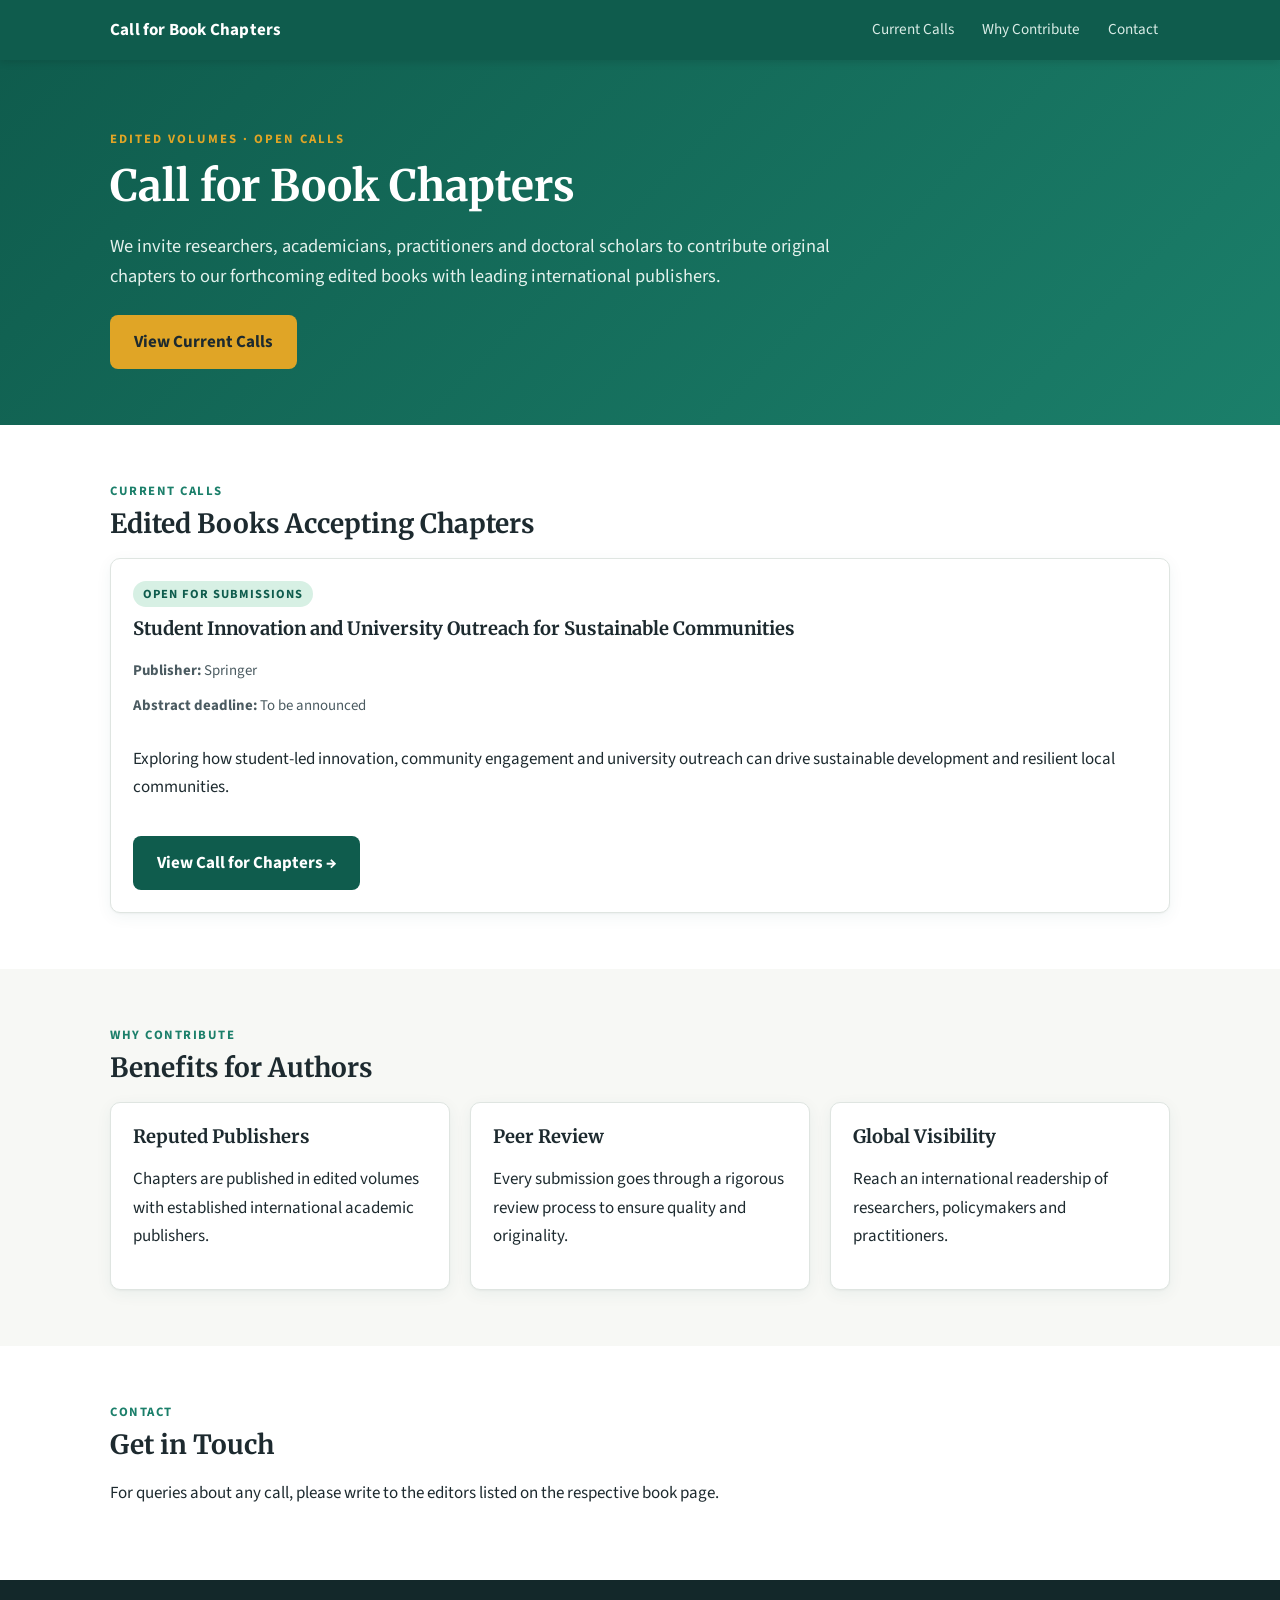
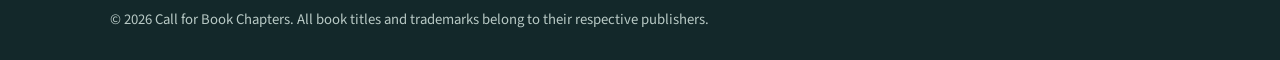
==== index.html @ 8cbf00ba "Add files via upload" ====
<!DOCTYPE html>
<html lang="en">
<head>
  <meta charset="UTF-8">
  <meta name="viewport" content="width=device-width, initial-scale=1.0">
  <title>Call for Book Chapters | Edited Volumes</title>
  <meta name="description" content="Open calls for chapters in edited academic books. Browse current calls, important dates and submission guidelines.">
  <link rel="preconnect" href="https://fonts.googleapis.com">
  <link rel="preconnect" href="https://fonts.gstatic.com" crossorigin>
  <link href="https://fonts.googleapis.com/css2?family=Merriweather:wght@700&family=Source+Sans+3:wght@400;600;700&display=swap" rel="stylesheet">
  <link rel="stylesheet" href="assets/css/style.css">
</head>
<body>

  <header class="topbar">
    <div class="wrap">
      <a class="site" href="index.html">Call for Book Chapters</a>
      <button class="menu-toggle" aria-expanded="false" aria-label="Open menu">☰ Menu</button>
      <nav>
        <ul>
          <li><a href="#calls">Current Calls</a></li>
          <li><a href="#why">Why Contribute</a></li>
          <li><a href="#contact">Contact</a></li>
        </ul>
      </nav>
    </div>
  </header>

  <section class="hero">
    <div class="wrap">
      <span class="eyebrow">Edited Volumes · Open Calls</span>
      <h1>Call for Book Chapters</h1>
      <p class="lead">
        We invite researchers, academicians, practitioners and doctoral scholars to contribute
        original chapters to our forthcoming edited books with leading international publishers.
      </p>
      <a class="btn btn-primary" href="#calls">View Current Calls</a>
    </div>
  </section>

  <!-- ======================================================
       CURRENT CALLS
       To add a new book: copy one <article class="card book-card"> block,
       change the title / publisher / dates, and point the link
       to the new folder inside /books/.
       Status classes: "open", "soon", "closed"
       ====================================================== -->
  <section class="block" id="calls">
    <div class="wrap">
      <div class="section-kicker">Current Calls</div>
      <h2>Edited Books Accepting Chapters</h2>

      <div class="grid grid-2">

        <article class="card book-card">
          <span class="status open">Open for Submissions</span>
          <h3>Student Innovation and University Outreach for Sustainable Communities</h3>
          <p class="meta"><strong>Publisher:</strong> Springer</p>
          <p class="meta"><strong>Abstract deadline:</strong> To be announced</p>
          <p>
            Exploring how student-led innovation, community engagement and university outreach
            can drive sustainable development and resilient local communities.
          </p>
          <div class="actions">
            <a class="btn btn-solid" href="books/student-innovation-university-outreach/index.html">View Call for Chapters →</a>
          </div>
        </article>

        <!-- Next book goes here (copy the block above) -->

      </div>
    </div>
  </section>

  <section class="block" id="why">
    <div class="wrap">
      <div class="section-kicker">Why Contribute</div>
      <h2>Benefits for Authors</h2>
      <div class="grid grid-3">
        <div class="card">
          <h3>Reputed Publishers</h3>
          <p>Chapters are published in edited volumes with established international academic publishers.</p>
        </div>
        <div class="card">
          <h3>Peer Review</h3>
          <p>Every submission goes through a rigorous review process to ensure quality and originality.</p>
        </div>
        <div class="card">
          <h3>Global Visibility</h3>
          <p>Reach an international readership of researchers, policymakers and practitioners.</p>
        </div>
      </div>
    </div>
  </section>

  <section class="block" id="contact">
    <div class="wrap">
      <div class="section-kicker">Contact</div>
      <h2>Get in Touch</h2>
      <p>For queries about any call, please write to the editors listed on the respective book page.</p>
    </div>
  </section>

  <footer class="site-footer">
    <div class="wrap">
      © <span id="year">2026</span> Call for Book Chapters. All book titles and trademarks belong to their respective publishers.
    </div>
  </footer>

  <script src="assets/js/main.js"></script>
</body>
</html>
---- assets/css/style.css ----
/* ==========================================================
   Call for Book Chapters — shared stylesheet
   Used by the index page and every book page.
   ========================================================== */

:root {
  --ink: #1d2a2f;
  --ink-soft: #4b5b61;
  --ground: #f7f8f5;
  --card: #ffffff;
  --line: #dfe5e1;
  --brand: #0f5c4d;        /* deep green – sustainability */
  --brand-2: #1b7f6a;
  --accent: #e0a526;       /* warm gold for highlights */
  --tint: #e8f2ee;
  --radius: 10px;
  --max: 1100px;
  --shadow: 0 1px 2px rgba(0,0,0,.04), 0 4px 16px rgba(15,92,77,.06);
}

* { box-sizing: border-box; }

html { scroll-behavior: smooth; scroll-padding-top: 72px; }

body {
  margin: 0;
  font-family: "Source Sans 3", "Segoe UI", Roboto, Helvetica, Arial, sans-serif;
  font-size: 17px;
  line-height: 1.65;
  color: var(--ink);
  background: var(--ground);
}

h1, h2, h3 { font-family: "Merriweather", Georgia, "Times New Roman", serif; line-height: 1.3; color: var(--ink); }
h2 { font-size: 1.65rem; margin: 0 0 1rem; }
h3 { font-size: 1.15rem; margin: 0 0 .5rem; }
a { color: var(--brand-2); }
a:hover { color: var(--brand); }
img { max-width: 100%; }

.wrap { max-width: var(--max); margin: 0 auto; padding: 0 20px; }

/* ---------- Top navigation ---------- */
.topbar {
  position: sticky; top: 0; z-index: 50;
  background: var(--brand);
  box-shadow: 0 2px 8px rgba(0,0,0,.12);
}
.topbar .wrap { display: flex; align-items: center; justify-content: space-between; gap: 16px; min-height: 60px; }
.topbar .site { color: #fff; font-weight: 700; text-decoration: none; letter-spacing: .2px; }
.topbar nav ul { list-style: none; margin: 0; padding: 0; display: flex; flex-wrap: wrap; gap: 4px; }
.topbar nav a {
  display: block; padding: 8px 12px; border-radius: 6px;
  color: #d9ece6; text-decoration: none; font-size: .95rem;
}
.topbar nav a:hover { background: rgba(255,255,255,.12); color: #fff; }
.menu-toggle {
  display: none; background: none; border: 1px solid rgba(255,255,255,.4);
  color: #fff; border-radius: 6px; padding: 6px 10px; font-size: 1rem; cursor: pointer;
}

@media (max-width: 860px) {
  .menu-toggle { display: block; }
  .topbar nav { display: none; width: 100%; padding-bottom: 10px; }
  .topbar nav.open { display: block; }
  .topbar .wrap { flex-wrap: wrap; }
  .topbar nav ul { flex-direction: column; }
}

/* ---------- Hero ---------- */
.hero {
  background: linear-gradient(135deg, var(--brand) 0%, var(--brand-2) 100%);
  color: #fff;
  padding: 64px 0 56px;
}
.hero h1 { color: #fff; font-size: clamp(1.8rem, 4vw, 2.7rem); margin: .4rem 0 1rem; }
.hero .eyebrow {
  display: inline-block; text-transform: uppercase; letter-spacing: 2px;
  font-size: .8rem; font-weight: 700; color: var(--accent);
}
.hero p.lead { font-size: 1.15rem; max-width: 760px; color: #e3f1ec; margin: 0 0 1.5rem; }
.badges { display: flex; flex-wrap: wrap; gap: 10px; margin-bottom: 1.6rem; }
.badge {
  background: rgba(255,255,255,.14); border: 1px solid rgba(255,255,255,.28);
  padding: 5px 12px; border-radius: 999px; font-size: .9rem;
}

.btn {
  display: inline-block; padding: 11px 22px; border-radius: 8px;
  font-weight: 700; text-decoration: none; border: 2px solid transparent;
}
.btn-primary { background: var(--accent); color: #1d2a2f; }
.btn-primary:hover { background: #f0b83a; color: #1d2a2f; }
.btn-ghost { border-color: rgba(255,255,255,.7); color: #fff; margin-left: 8px; }
.btn-ghost:hover { background: rgba(255,255,255,.12); color: #fff; }
.btn-solid { background: var(--brand); color: #fff; }
.btn-solid:hover { background: var(--brand-2); color: #fff; }

/* ---------- Sections ---------- */
section.block { padding: 56px 0; }
section.block:nth-of-type(even) { background: #fff; }
.section-kicker { color: var(--brand-2); font-weight: 700; text-transform: uppercase; letter-spacing: 1.5px; font-size: .8rem; margin-bottom: .3rem; }

.card {
  background: var(--card); border: 1px solid var(--line);
  border-radius: var(--radius); padding: 22px; box-shadow: var(--shadow);
}

.grid { display: grid; gap: 20px; }
.grid-2 { grid-template-columns: repeat(auto-fit, minmax(300px, 1fr)); }
.grid-3 { grid-template-columns: repeat(auto-fit, minmax(260px, 1fr)); }

.pending {
  border: 2px dashed var(--accent); background: #fff9ea;
  border-radius: var(--radius); padding: 14px 18px; color: #6b5313; font-size: .95rem;
}

/* ---------- Book list (index) ---------- */
.book-card { display: flex; flex-direction: column; gap: 10px; }
.book-card .status {
  align-self: flex-start; font-size: .78rem; font-weight: 700; text-transform: uppercase;
  letter-spacing: 1px; padding: 3px 10px; border-radius: 999px;
}
.status.open { background: #d7f0e4; color: #0f5c4d; }
.status.soon { background: #fdf0cf; color: #7a5a0c; }
.status.closed { background: #ececec; color: #666; }
.book-card .meta { color: var(--ink-soft); font-size: .93rem; margin: 0; }
.book-card .actions { margin-top: auto; padding-top: 8px; }

/* ---------- Chapter list ---------- */
.part { margin-bottom: 26px; }
.part h3 { background: var(--tint); border-left: 4px solid var(--brand); padding: 10px 14px; border-radius: 6px; }
ol.chapters { margin: 0; padding-left: 1.4rem; }
ol.chapters li { padding: 6px 0; border-bottom: 1px solid var(--line); }
ol.chapters li:last-child { border-bottom: none; }
ol.chapters .subtopics { display: block; color: var(--ink-soft); font-size: .93rem; }

/* ---------- Timeline table ---------- */
.table-scroll { overflow-x: auto; }
table.dates { width: 100%; border-collapse: collapse; background: #fff; border-radius: var(--radius); overflow: hidden; box-shadow: var(--shadow); }
table.dates th, table.dates td { padding: 13px 16px; text-align: left; border-bottom: 1px solid var(--line); }
table.dates th { background: var(--brand); color: #fff; font-weight: 600; }
table.dates tr:last-child td { border-bottom: none; }
.tag-closed { color: #a33; font-weight: 700; font-size: .85rem; margin-left: 6px; }

/* ---------- Guidelines ---------- */
ul.checks { list-style: none; padding: 0; margin: 0; }
ul.checks li { position: relative; padding: 6px 0 6px 30px; }
ul.checks li::before {
  content: "✓"; position: absolute; left: 0; top: 6px;
  width: 20px; height: 20px; border-radius: 50%;
  background: var(--tint); color: var(--brand); font-weight: 700;
  font-size: .8rem; display: grid; place-items: center;
}

/* ---------- Editors ---------- */
.editor { display: flex; gap: 16px; align-items: flex-start; }
.editor .avatar {
  flex: 0 0 72px; height: 72px; border-radius: 50%; background: var(--tint);
  display: grid; place-items: center; font-weight: 700; color: var(--brand); font-size: 1.3rem;
  overflow: hidden;
}
.editor .avatar img { width: 100%; height: 100%; object-fit: cover; }
.editor .affil { color: var(--ink-soft); font-size: .93rem; margin: 0 0 .4rem; }
.editor p { margin: .3rem 0; }

/* ---------- Footer ---------- */
footer.site-footer { background: #13282a; color: #b8c9c5; padding: 28px 0; font-size: .92rem; }
footer.site-footer a { color: #e6f2ef; }
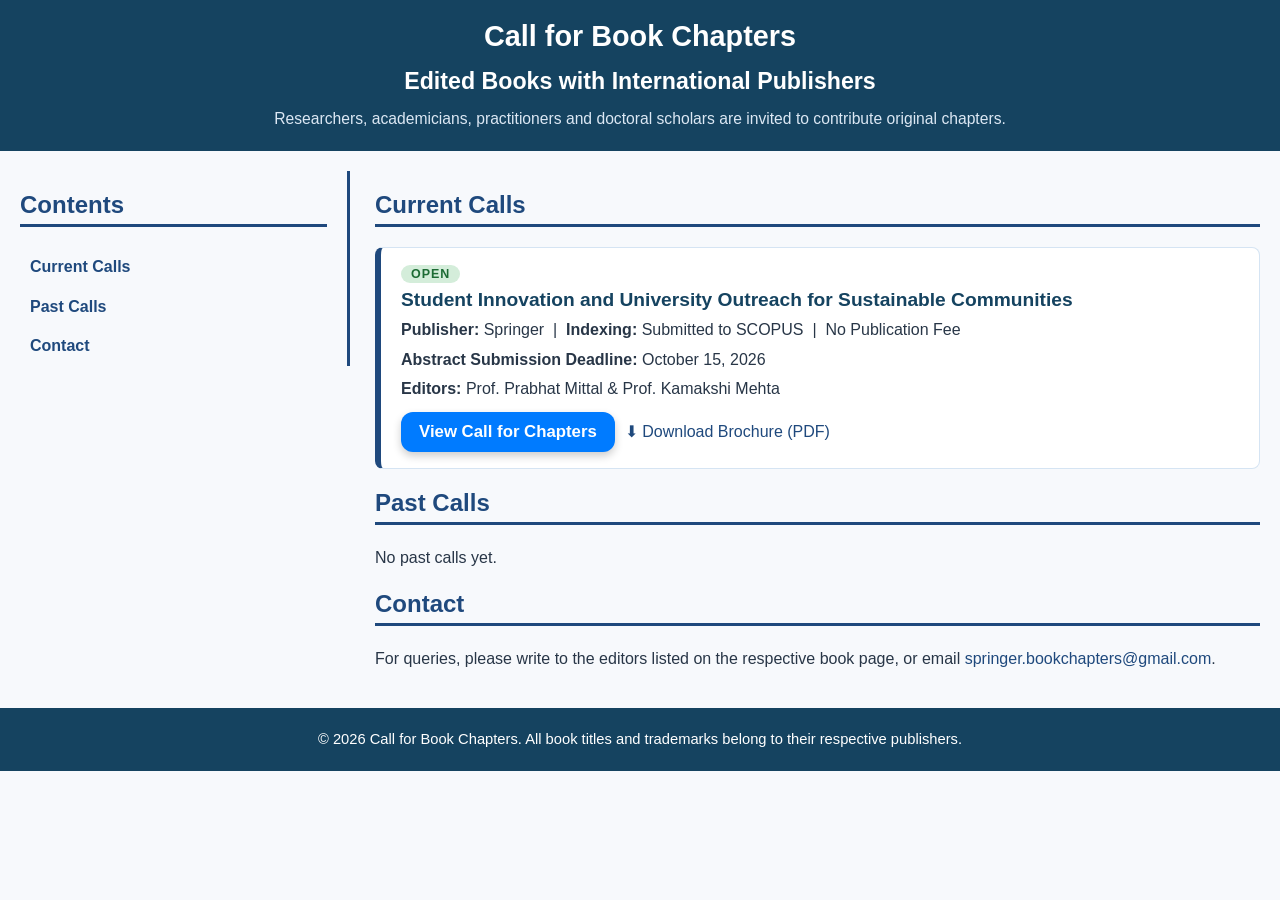
==== commit 49ae43c0: "Add files via upload" ====
--- a/index.html
+++ b/index.html
@@ -1,112 +1,72 @@
 <!DOCTYPE html>
 <html lang="en">
 <head>
-  <meta charset="UTF-8">
-  <meta name="viewport" content="width=device-width, initial-scale=1.0">
-  <title>Call for Book Chapters | Edited Volumes</title>
-  <meta name="description" content="Open calls for chapters in edited academic books. Browse current calls, important dates and submission guidelines.">
-  <link rel="preconnect" href="https://fonts.googleapis.com">
-  <link rel="preconnect" href="https://fonts.gstatic.com" crossorigin>
-  <link href="https://fonts.googleapis.com/css2?family=Merriweather:wght@700&family=Source+Sans+3:wght@400;600;700&display=swap" rel="stylesheet">
-  <link rel="stylesheet" href="assets/css/style.css">
+<meta charset="UTF-8" />
+<meta name="viewport" content="width=device-width, initial-scale=1" />
+<title>Call for Book Chapters - Edited Books</title>
+<meta name="description" content="Calls for chapters in edited books with international publishers. Browse current calls, important dates, guidelines and brochures." />
+<link rel="stylesheet" href="assets/css/style.css" />
 </head>
 <body>
 
-  <header class="topbar">
-    <div class="wrap">
-      <a class="site" href="index.html">Call for Book Chapters</a>
-      <button class="menu-toggle" aria-expanded="false" aria-label="Open menu">☰ Menu</button>
-      <nav>
-        <ul>
-          <li><a href="#calls">Current Calls</a></li>
-          <li><a href="#why">Why Contribute</a></li>
-          <li><a href="#contact">Contact</a></li>
-        </ul>
-      </nav>
-    </div>
-  </header>
+<header>
+  <h1>Call for Book Chapters</h1>
+  <p class="book-title">Edited Books with International Publishers</p>
+  <p class="note">Researchers, academicians, practitioners and doctoral scholars are invited to contribute original chapters.</p>
+</header>
 
-  <section class="hero">
-    <div class="wrap">
-      <span class="eyebrow">Edited Volumes · Open Calls</span>
-      <h1>Call for Book Chapters</h1>
-      <p class="lead">
-        We invite researchers, academicians, practitioners and doctoral scholars to contribute
-        original chapters to our forthcoming edited books with leading international publishers.
-      </p>
-      <a class="btn btn-primary" href="#calls">View Current Calls</a>
-    </div>
-  </section>
+<div id="container">
+  <nav id="leftPane" aria-label="Contents">
+    <h2>Contents</h2>
+    <ul>
+      <li><a href="#current">Current Calls</a></li>
+      <li><a href="#past">Past Calls</a></li>
+      <li><a href="#contact">Contact</a></li>
+    </ul>
+  </nav>
 
-  <!-- ======================================================
-       CURRENT CALLS
-       To add a new book: copy one <article class="card book-card"> block,
-       change the title / publisher / dates, and point the link
-       to the new folder inside /books/.
-       Status classes: "open", "soon", "closed"
-       ====================================================== -->
-  <section class="block" id="calls">
-    <div class="wrap">
-      <div class="section-kicker">Current Calls</div>
-      <h2>Edited Books Accepting Chapters</h2>
+  <main id="rightPane">
 
-      <div class="grid grid-2">
+    <!-- ======================================================
+         To add a new book: copy one <div class="book-item"> block,
+         change the details, and link it to its folder in /books/.
+         Status classes: "open", "soon", "closed"
+         ====================================================== -->
+    <section id="current">
+      <h2>Current Calls</h2>
 
-        <article class="card book-card">
-          <span class="status open">Open for Submissions</span>
-          <h3>Student Innovation and University Outreach for Sustainable Communities</h3>
-          <p class="meta"><strong>Publisher:</strong> Springer</p>
-          <p class="meta"><strong>Abstract deadline:</strong> To be announced</p>
-          <p>
-            Exploring how student-led innovation, community engagement and university outreach
-            can drive sustainable development and resilient local communities.
-          </p>
-          <div class="actions">
-            <a class="btn btn-solid" href="books/student-innovation-university-outreach/index.html">View Call for Chapters →</a>
-          </div>
-        </article>
-
-        <!-- Next book goes here (copy the block above) -->
-
-      </div>
-    </div>
-  </section>
-
-  <section class="block" id="why">
-    <div class="wrap">
-      <div class="section-kicker">Why Contribute</div>
-      <h2>Benefits for Authors</h2>
-      <div class="grid grid-3">
-        <div class="card">
-          <h3>Reputed Publishers</h3>
-          <p>Chapters are published in edited volumes with established international academic publishers.</p>
-        </div>
-        <div class="card">
-          <h3>Peer Review</h3>
-          <p>Every submission goes through a rigorous review process to ensure quality and originality.</p>
-        </div>
-        <div class="card">
-          <h3>Global Visibility</h3>
-          <p>Reach an international readership of researchers, policymakers and practitioners.</p>
+      <div class="book-item">
+        <span class="status open">Open</span>
+        <h3>Student Innovation and University Outreach for Sustainable Communities</h3>
+        <p><strong>Publisher:</strong> Springer &nbsp;|&nbsp; <strong>Indexing:</strong> Submitted to SCOPUS &nbsp;|&nbsp; No Publication Fee</p>
+        <p><strong>Abstract Submission Deadline:</strong> October 15, 2026</p>
+        <p><strong>Editors:</strong> Prof. Prabhat Mittal &amp; Prof. Kamakshi Mehta</p>
+        <div class="actions">
+          <a class="beautiful-button" href="books/student-innovation-university-outreach/index.html">View Call for Chapters</a>
+          <a href="books/student-innovation-university-outreach/Springer-Call-for-Book-Chapters-Brochure.pdf" download>&#11015; Download Brochure (PDF)</a>
         </div>
       </div>
-    </div>
-  </section>
 
-  <section class="block" id="contact">
-    <div class="wrap">
-      <div class="section-kicker">Contact</div>
-      <h2>Get in Touch</h2>
-      <p>For queries about any call, please write to the editors listed on the respective book page.</p>
-    </div>
-  </section>
+      <!-- Next book goes here -->
+    </section>
 
-  <footer class="site-footer">
-    <div class="wrap">
-      © <span id="year">2026</span> Call for Book Chapters. All book titles and trademarks belong to their respective publishers.
-    </div>
-  </footer>
+    <section id="past">
+      <h2>Past Calls</h2>
+      <p>No past calls yet.</p>
+    </section>
 
-  <script src="assets/js/main.js"></script>
+    <section id="contact">
+      <h2>Contact</h2>
+      <p>For queries, please write to the editors listed on the respective book page, or email
+        <a href="mailto:springer.bookchapters@gmail.com">springer.bookchapters@gmail.com</a>.</p>
+    </section>
+
+  </main>
+</div>
+
+<footer>
+  <p>&copy; 2026 Call for Book Chapters. All book titles and trademarks belong to their respective publishers.</p>
+</footer>
+
 </body>
 </html>
--- a/assets/css/style.css
+++ b/assets/css/style.css
@@ -1,169 +1,188 @@
 /* ==========================================================
-   Call for Book Chapters — shared stylesheet
-   Used by the index page and every book page.
+   Call for Book Chapters — shared stylesheet (blue theme)
+   Layout: blue header · left contents pane · right content · footer
    ========================================================== */
 
 :root {
-  --ink: #1d2a2f;
-  --ink-soft: #4b5b61;
-  --ground: #f7f8f5;
-  --card: #ffffff;
-  --line: #dfe5e1;
-  --brand: #0f5c4d;        /* deep green – sustainability */
-  --brand-2: #1b7f6a;
-  --accent: #e0a526;       /* warm gold for highlights */
-  --tint: #e8f2ee;
-  --radius: 10px;
-  --max: 1100px;
-  --shadow: 0 1px 2px rgba(0,0,0,.04), 0 4px 16px rgba(15,92,77,.06);
+  --navy: #154360;
+  --blue: #1f497d;
+  --blue-light: #d5e4f3;
+  --blue-pale: #eef4fb;
+  --ground: #f7f9fc;
+  --ink: #283647;
+  --muted: #5d6b7a;
+  --button: #007bff;
+  --button-hover: #00008b;
 }
 
 * { box-sizing: border-box; }
-
-html { scroll-behavior: smooth; scroll-padding-top: 72px; }
+html { scroll-behavior: smooth; }
 
 body {
   margin: 0;
-  font-family: "Source Sans 3", "Segoe UI", Roboto, Helvetica, Arial, sans-serif;
-  font-size: 17px;
-  line-height: 1.65;
+  font-family: 'Segoe UI', Tahoma, Geneva, Verdana, sans-serif;
+  background-color: var(--ground);
   color: var(--ink);
-  background: var(--ground);
 }
 
-h1, h2, h3 { font-family: "Merriweather", Georgia, "Times New Roman", serif; line-height: 1.3; color: var(--ink); }
-h2 { font-size: 1.65rem; margin: 0 0 1rem; }
-h3 { font-size: 1.15rem; margin: 0 0 .5rem; }
-a { color: var(--brand-2); }
-a:hover { color: var(--brand); }
+a { color: var(--blue); text-decoration: none; }
+a:hover { text-decoration: underline; }
 img { max-width: 100%; }
 
-.wrap { max-width: var(--max); margin: 0 auto; padding: 0 20px; }
+p, li { font-size: 1rem; line-height: 1.6; }
+ul, ol { padding-left: 1.3rem; }
 
-/* ---------- Top navigation ---------- */
-.topbar {
-  position: sticky; top: 0; z-index: 50;
-  background: var(--brand);
-  box-shadow: 0 2px 8px rgba(0,0,0,.12);
+/* ---------- Header / footer ---------- */
+header, footer {
+  background-color: var(--navy);
+  color: #fff;
+  padding: 20px 15px;
+  text-align: center;
 }
-.topbar .wrap { display: flex; align-items: center; justify-content: space-between; gap: 16px; min-height: 60px; }
-.topbar .site { color: #fff; font-weight: 700; text-decoration: none; letter-spacing: .2px; }
-.topbar nav ul { list-style: none; margin: 0; padding: 0; display: flex; flex-wrap: wrap; gap: 4px; }
-.topbar nav a {
-  display: block; padding: 8px 12px; border-radius: 6px;
-  color: #d9ece6; text-decoration: none; font-size: .95rem;
-}
-.topbar nav a:hover { background: rgba(255,255,255,.12); color: #fff; }
-.menu-toggle {
-  display: none; background: none; border: 1px solid rgba(255,255,255,.4);
-  color: #fff; border-radius: 6px; padding: 6px 10px; font-size: 1rem; cursor: pointer;
+header h1 { margin: 0; font-weight: 700; font-size: 1.8rem; }
+header .book-title { margin: 10px auto 6px; font-size: 1.45rem; font-weight: 600; color: #fff; max-width: 900px; }
+header .publisher { margin: 4px 0 8px; font-size: 1.05rem; letter-spacing: 3px; font-weight: 700; }
+header .note { margin: 0; font-size: .98rem; color: #dce8f4; }
+header .back { display: inline-block; margin-bottom: 8px; color: #cfe0f1; font-size: .9rem; }
+footer p { margin: 0; font-size: .92rem; }
+footer a { color: #fff; }
+
+/* ---------- Two-pane layout ---------- */
+#container {
+  display: flex;
+  flex-wrap: wrap;
+  padding: 20px;
+  max-width: 1300px;
+  margin: 0 auto;
 }
 
-@media (max-width: 860px) {
-  .menu-toggle { display: block; }
-  .topbar nav { display: none; width: 100%; padding-bottom: 10px; }
-  .topbar nav.open { display: block; }
-  .topbar .wrap { flex-wrap: wrap; }
-  .topbar nav ul { flex-direction: column; }
+#leftPane {
+  flex: 1 1 280px;
+  min-width: 260px;
+  max-width: 330px;
+  border-right: 3px solid var(--blue);
+  padding-right: 20px;
+  align-self: flex-start;
+  position: sticky;
+  top: 10px;
 }
 
-/* ---------- Hero ---------- */
-.hero {
-  background: linear-gradient(135deg, var(--brand) 0%, var(--brand-2) 100%);
-  color: #fff;
-  padding: 64px 0 56px;
-}
-.hero h1 { color: #fff; font-size: clamp(1.8rem, 4vw, 2.7rem); margin: .4rem 0 1rem; }
-.hero .eyebrow {
-  display: inline-block; text-transform: uppercase; letter-spacing: 2px;
-  font-size: .8rem; font-weight: 700; color: var(--accent);
-}
-.hero p.lead { font-size: 1.15rem; max-width: 760px; color: #e3f1ec; margin: 0 0 1.5rem; }
-.badges { display: flex; flex-wrap: wrap; gap: 10px; margin-bottom: 1.6rem; }
-.badge {
-  background: rgba(255,255,255,.14); border: 1px solid rgba(255,255,255,.28);
-  padding: 5px 12px; border-radius: 999px; font-size: .9rem;
+#rightPane {
+  flex: 3 1 600px;
+  min-width: 0;
+  padding-left: 25px;
 }
 
-.btn {
-  display: inline-block; padding: 11px 22px; border-radius: 8px;
-  font-weight: 700; text-decoration: none; border: 2px solid transparent;
+section { scroll-margin-top: 10px; margin-bottom: 10px; }
+
+h2 {
+  color: var(--blue);
+  border-bottom: 3px solid var(--blue);
+  padding-bottom: 5px;
 }
-.btn-primary { background: var(--accent); color: #1d2a2f; }
-.btn-primary:hover { background: #f0b83a; color: #1d2a2f; }
-.btn-ghost { border-color: rgba(255,255,255,.7); color: #fff; margin-left: 8px; }
-.btn-ghost:hover { background: rgba(255,255,255,.12); color: #fff; }
-.btn-solid { background: var(--brand); color: #fff; }
-.btn-solid:hover { background: var(--brand-2); color: #fff; }
+h3 { color: var(--navy); margin-bottom: .4rem; }
 
-/* ---------- Sections ---------- */
-section.block { padding: 56px 0; }
-section.block:nth-of-type(even) { background: #fff; }
-.section-kicker { color: var(--brand-2); font-weight: 700; text-transform: uppercase; letter-spacing: 1.5px; font-size: .8rem; margin-bottom: .3rem; }
+/* ---------- Left pane pieces ---------- */
+#leftPane ul { list-style: none; padding: 0; margin: 0; }
+#leftPane li a {
+  display: block; padding: 7px 10px; border-radius: 6px; font-weight: 600;
+}
+#leftPane li a:hover { background: var(--blue-light); text-decoration: none; }
 
-.card {
-  background: var(--card); border: 1px solid var(--line);
-  border-radius: var(--radius); padding: 22px; box-shadow: var(--shadow);
+.logo-box {
+  margin-top: 18px; background: #fff; border: 2px solid var(--blue-light);
+  border-radius: 8px; padding: 12px; text-align: center;
+}
+.logo-box img { max-height: 70px; }
+
+.brochure-box {
+  margin-top: 18px; background: var(--blue-pale); border: 2px dashed var(--navy);
+  border-radius: 8px; padding: 14px; text-align: center;
+}
+.brochure-box p { margin: 0 0 10px; font-weight: 600; color: var(--navy); }
+.brochure-box .small { display: block; margin-top: 8px; font-size: .88rem; }
+
+/* ---------- Buttons ---------- */
+.beautiful-button {
+  display: inline-block;
+  background-color: var(--button);
+  color: #fff;
+  padding: 10px 18px;
+  font-size: 1.05rem;
+  font-weight: bold;
+  border: none;
+  border-radius: 12px;
+  box-shadow: 0 4px 8px rgba(0,0,0,.2);
+  cursor: pointer;
+  transition: background-color .3s ease, transform .2s ease;
+}
+.beautiful-button:hover {
+  background-color: var(--button-hover);
+  color: #fff;
+  text-decoration: none;
+  transform: scale(1.04);
+  box-shadow: 0 6px 12px rgba(0,0,0,.3);
 }
 
-.grid { display: grid; gap: 20px; }
-.grid-2 { grid-template-columns: repeat(auto-fit, minmax(300px, 1fr)); }
-.grid-3 { grid-template-columns: repeat(auto-fit, minmax(260px, 1fr)); }
+/* ---------- Tables ---------- */
+.table-scroll { overflow-x: auto; }
+table { width: 100%; border-collapse: collapse; margin: 15px 0; background: #fff; }
+th, td { border: 1.5px solid var(--blue); padding: 8px 12px; text-align: left; }
+th { background-color: var(--blue-light); color: var(--navy); }
+.closed { text-decoration: line-through; text-decoration-color: red; }
 
-.pending {
-  border: 2px dashed var(--accent); background: #fff9ea;
-  border-radius: var(--radius); padding: 14px 18px; color: #6b5313; font-size: .95rem;
+/* ---------- Table of contents (parts) ---------- */
+.part h3 {
+  background: var(--blue-light); border-left: 5px solid var(--navy);
+  padding: 7px 12px; margin: 18px 0 6px; font-size: 1.05rem;
 }
+.part ul { margin: 0 0 6px; }
+.part li { padding: 2px 0; }
 
-/* ---------- Book list (index) ---------- */
-.book-card { display: flex; flex-direction: column; gap: 10px; }
-.book-card .status {
-  align-self: flex-start; font-size: .78rem; font-weight: 700; text-transform: uppercase;
-  letter-spacing: 1px; padding: 3px 10px; border-radius: 999px;
-}
-.status.open { background: #d7f0e4; color: #0f5c4d; }
-.status.soon { background: #fdf0cf; color: #7a5a0c; }
-.status.closed { background: #ececec; color: #666; }
-.book-card .meta { color: var(--ink-soft); font-size: .93rem; margin: 0; }
-.book-card .actions { margin-top: auto; padding-top: 8px; }
-
-/* ---------- Chapter list ---------- */
-.part { margin-bottom: 26px; }
-.part h3 { background: var(--tint); border-left: 4px solid var(--brand); padding: 10px 14px; border-radius: 6px; }
-ol.chapters { margin: 0; padding-left: 1.4rem; }
-ol.chapters li { padding: 6px 0; border-bottom: 1px solid var(--line); }
-ol.chapters li:last-child { border-bottom: none; }
-ol.chapters .subtopics { display: block; color: var(--ink-soft); font-size: .93rem; }
-
-/* ---------- Timeline table ---------- */
-.table-scroll { overflow-x: auto; }
-table.dates { width: 100%; border-collapse: collapse; background: #fff; border-radius: var(--radius); overflow: hidden; box-shadow: var(--shadow); }
-table.dates th, table.dates td { padding: 13px 16px; text-align: left; border-bottom: 1px solid var(--line); }
-table.dates th { background: var(--brand); color: #fff; font-weight: 600; }
-table.dates tr:last-child td { border-bottom: none; }
-.tag-closed { color: #a33; font-weight: 700; font-size: .85rem; margin-left: 6px; }
-
-/* ---------- Guidelines ---------- */
-ul.checks { list-style: none; padding: 0; margin: 0; }
-ul.checks li { position: relative; padding: 6px 0 6px 30px; }
-ul.checks li::before {
-  content: "✓"; position: absolute; left: 0; top: 6px;
-  width: 20px; height: 20px; border-radius: 50%;
-  background: var(--tint); color: var(--brand); font-weight: 700;
-  font-size: .8rem; display: grid; place-items: center;
+/* ---------- Highlight box ---------- */
+.highlight {
+  background: var(--blue-pale); border-left: 5px solid var(--blue);
+  padding: 10px 14px; margin: 14px 0;
 }
 
 /* ---------- Editors ---------- */
-.editor { display: flex; gap: 16px; align-items: flex-start; }
-.editor .avatar {
-  flex: 0 0 72px; height: 72px; border-radius: 50%; background: var(--tint);
-  display: grid; place-items: center; font-weight: 700; color: var(--brand); font-size: 1.3rem;
-  overflow: hidden;
+.editor {
+  display: flex; gap: 18px; align-items: flex-start;
+  background: #fff; border: 1.5px solid var(--blue-light); border-radius: 8px;
+  padding: 14px; margin-bottom: 14px;
 }
-.editor .avatar img { width: 100%; height: 100%; object-fit: cover; }
-.editor .affil { color: var(--ink-soft); font-size: .93rem; margin: 0 0 .4rem; }
-.editor p { margin: .3rem 0; }
+.editor img {
+  width: 110px; height: 122px; object-fit: cover; border-radius: 6px;
+  border: 2px solid var(--blue-light); flex: 0 0 auto;
+}
+.editor h3 { margin: 0 0 4px; }
+.editor p { margin: 2px 0; }
 
-/* ---------- Footer ---------- */
-footer.site-footer { background: #13282a; color: #b8c9c5; padding: 28px 0; font-size: .92rem; }
-footer.site-footer a { color: #e6f2ef; }
+/* ---------- Index page: book list ---------- */
+.book-item {
+  background: #fff; border: 1.5px solid var(--blue-light); border-left: 6px solid var(--blue);
+  border-radius: 8px; padding: 16px 20px; margin-bottom: 16px;
+}
+.book-item h3 { margin: 6px 0 6px; font-size: 1.2rem; }
+.book-item p { margin: 4px 0; }
+.status {
+  display: inline-block; font-size: .78rem; font-weight: 700; text-transform: uppercase;
+  letter-spacing: 1px; padding: 2px 10px; border-radius: 999px;
+}
+.status.open { background: #d4edda; color: #1d6b34; }
+.status.soon { background: #fff3cd; color: #7a5a0c; }
+.status.closed { background: #e2e3e5; color: #555; }
+.book-item .actions { margin-top: 10px; display: flex; flex-wrap: wrap; gap: 10px; align-items: center; }
+
+/* ---------- Mobile ---------- */
+@media (max-width: 800px) {
+  #container { padding: 14px; }
+  #leftPane {
+    position: static; max-width: none; border-right: none;
+    border-bottom: 3px solid var(--blue); padding: 0 0 14px;
+  }
+  #rightPane { padding-left: 0; }
+  .editor { flex-direction: column; }
+  header h1 { font-size: 1.5rem; }
+  header .book-title { font-size: 1.2rem; }
+}
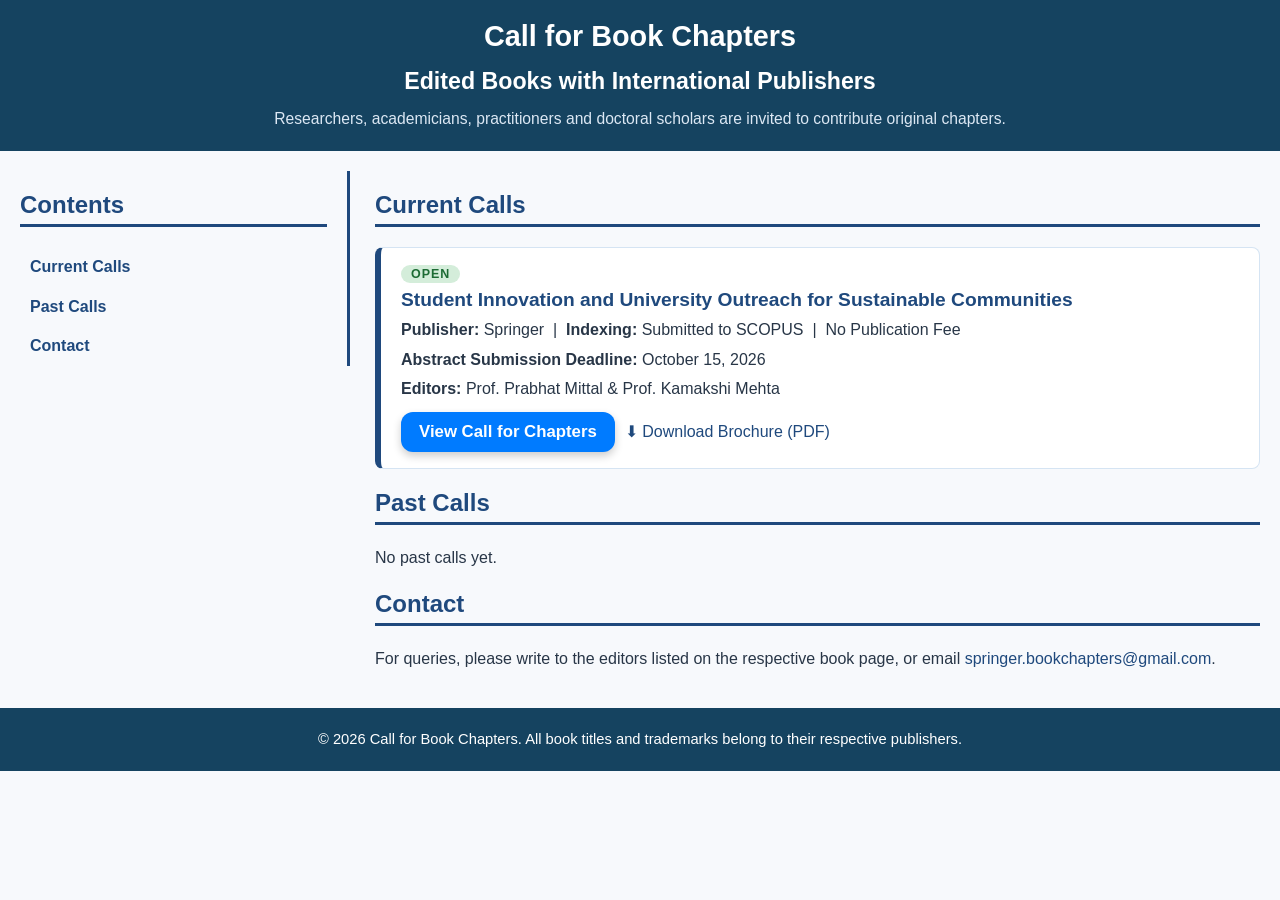
==== commit 77110617: "Add files via upload" ====
--- a/index.html
+++ b/index.html
@@ -29,7 +29,7 @@
 
     <!-- ======================================================
          To add a new book: copy one <div class="book-item"> block,
-         change the details, and link it to its folder in /books/.
+         change the details, and link it to the book folder (e.g. "student-innovation/").
          Status classes: "open", "soon", "closed"
          ====================================================== -->
     <section id="current">
@@ -37,13 +37,13 @@
 
       <div class="book-item">
         <span class="status open">Open</span>
-        <h3>Student Innovation and University Outreach for Sustainable Communities</h3>
+        <h3><a href="student-innovation/">Student Innovation and University Outreach for Sustainable Communities</a></h3>
         <p><strong>Publisher:</strong> Springer &nbsp;|&nbsp; <strong>Indexing:</strong> Submitted to SCOPUS &nbsp;|&nbsp; No Publication Fee</p>
         <p><strong>Abstract Submission Deadline:</strong> October 15, 2026</p>
         <p><strong>Editors:</strong> Prof. Prabhat Mittal &amp; Prof. Kamakshi Mehta</p>
         <div class="actions">
-          <a class="beautiful-button" href="books/student-innovation-university-outreach/index.html">View Call for Chapters</a>
-          <a href="books/student-innovation-university-outreach/Springer-Call-for-Book-Chapters-Brochure.pdf" download>&#11015; Download Brochure (PDF)</a>
+          <a class="beautiful-button" href="student-innovation/">View Call for Chapters</a>
+          <a href="student-innovation/Springer-Call-for-Book-Chapters-Brochure.pdf" download>&#11015; Download Brochure (PDF)</a>
         </div>
       </div>
 
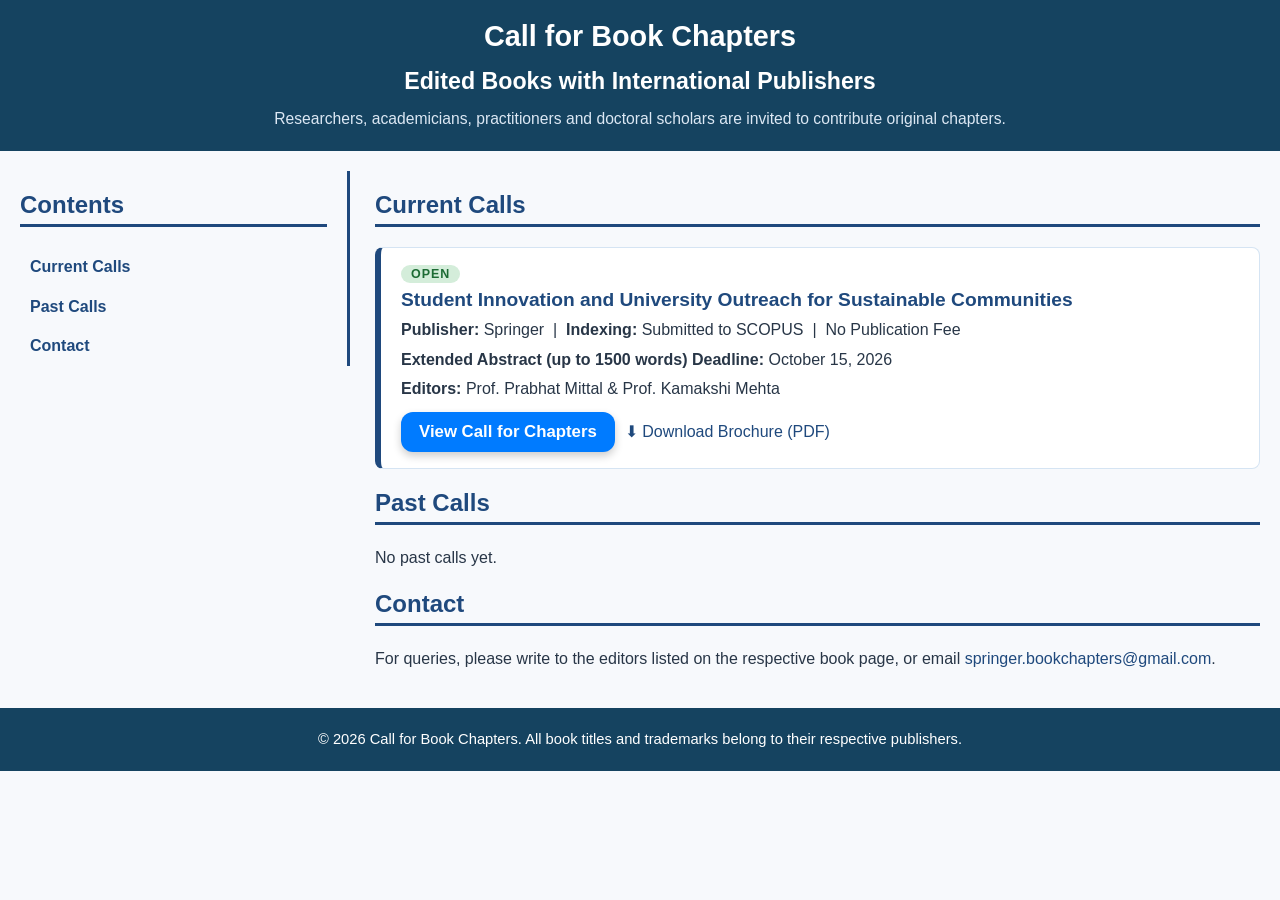
==== commit db0c56ae: "Add files via upload" ====
--- a/index.html
+++ b/index.html
@@ -39,7 +39,7 @@
         <span class="status open">Open</span>
         <h3><a href="student-innovation/">Student Innovation and University Outreach for Sustainable Communities</a></h3>
         <p><strong>Publisher:</strong> Springer &nbsp;|&nbsp; <strong>Indexing:</strong> Submitted to SCOPUS &nbsp;|&nbsp; No Publication Fee</p>
-        <p><strong>Abstract Submission Deadline:</strong> October 15, 2026</p>
+        <p><strong>Extended Abstract (up to 1500 words) Deadline:</strong> October 15, 2026</p>
         <p><strong>Editors:</strong> Prof. Prabhat Mittal &amp; Prof. Kamakshi Mehta</p>
         <div class="actions">
           <a class="beautiful-button" href="student-innovation/">View Call for Chapters</a>
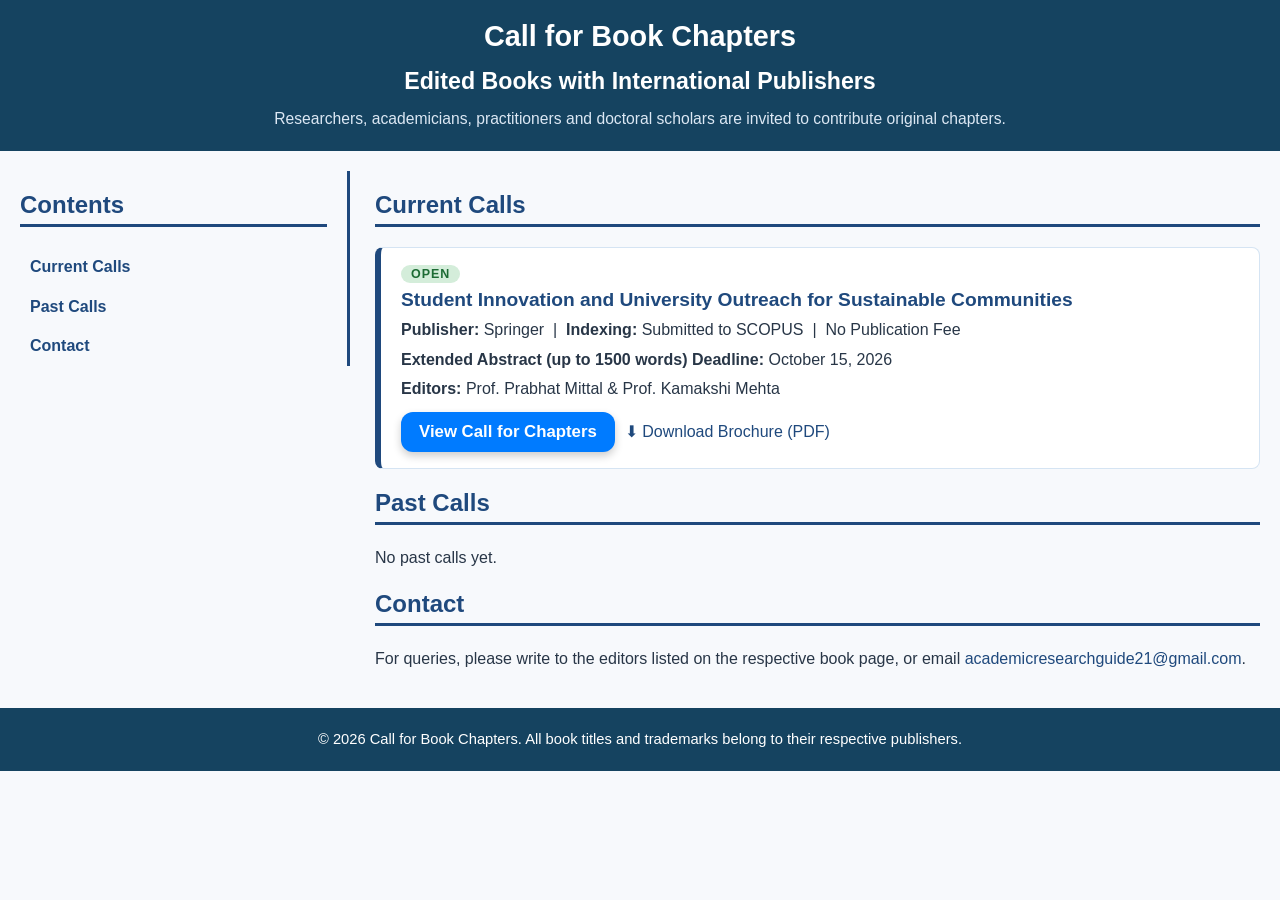
==== commit 35c96b2f: "Update index.html" ====
--- a/index.html
+++ b/index.html
@@ -58,7 +58,7 @@
     <section id="contact">
       <h2>Contact</h2>
       <p>For queries, please write to the editors listed on the respective book page, or email
-        <a href="mailto:springer.bookchapters@gmail.com">springer.bookchapters@gmail.com</a>.</p>
+        <a href="mailto:academicresearchguide21@gmail.com">academicresearchguide21@gmail.com</a>.</p>
     </section>
 
   </main>
--- a/assets/css/style.css
+++ b/assets/css/style.css
@@ -145,6 +145,11 @@
   padding: 10px 14px; margin: 14px 0;
 }
 
+/* ---------- References (APA hanging indent) ---------- */
+ul.refs { list-style: none; padding-left: 0; margin: 0 0 10px; }
+ul.refs li { padding-left: 2em; text-indent: -2em; margin-bottom: 8px; }
+ul.refs a { word-break: break-all; }
+
 /* ---------- Editors ---------- */
 .editor {
   display: flex; gap: 18px; align-items: flex-start;
